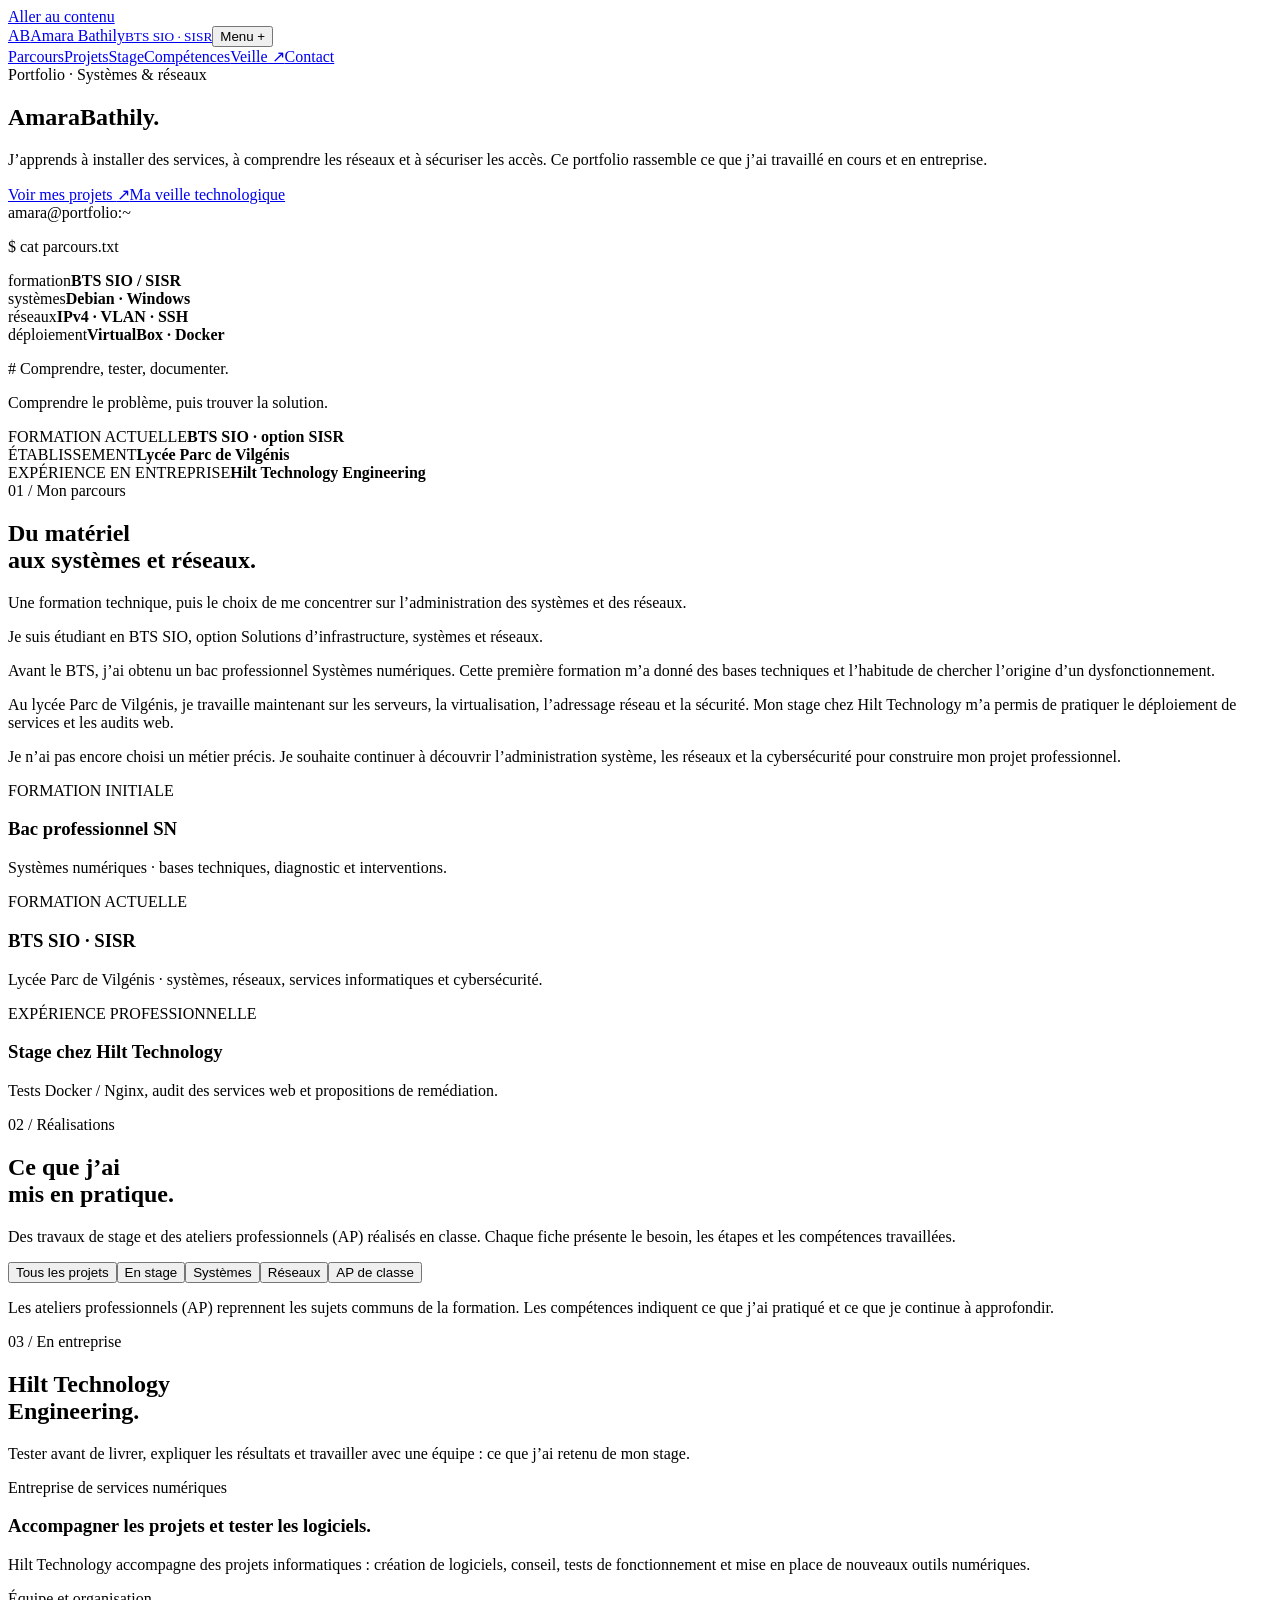
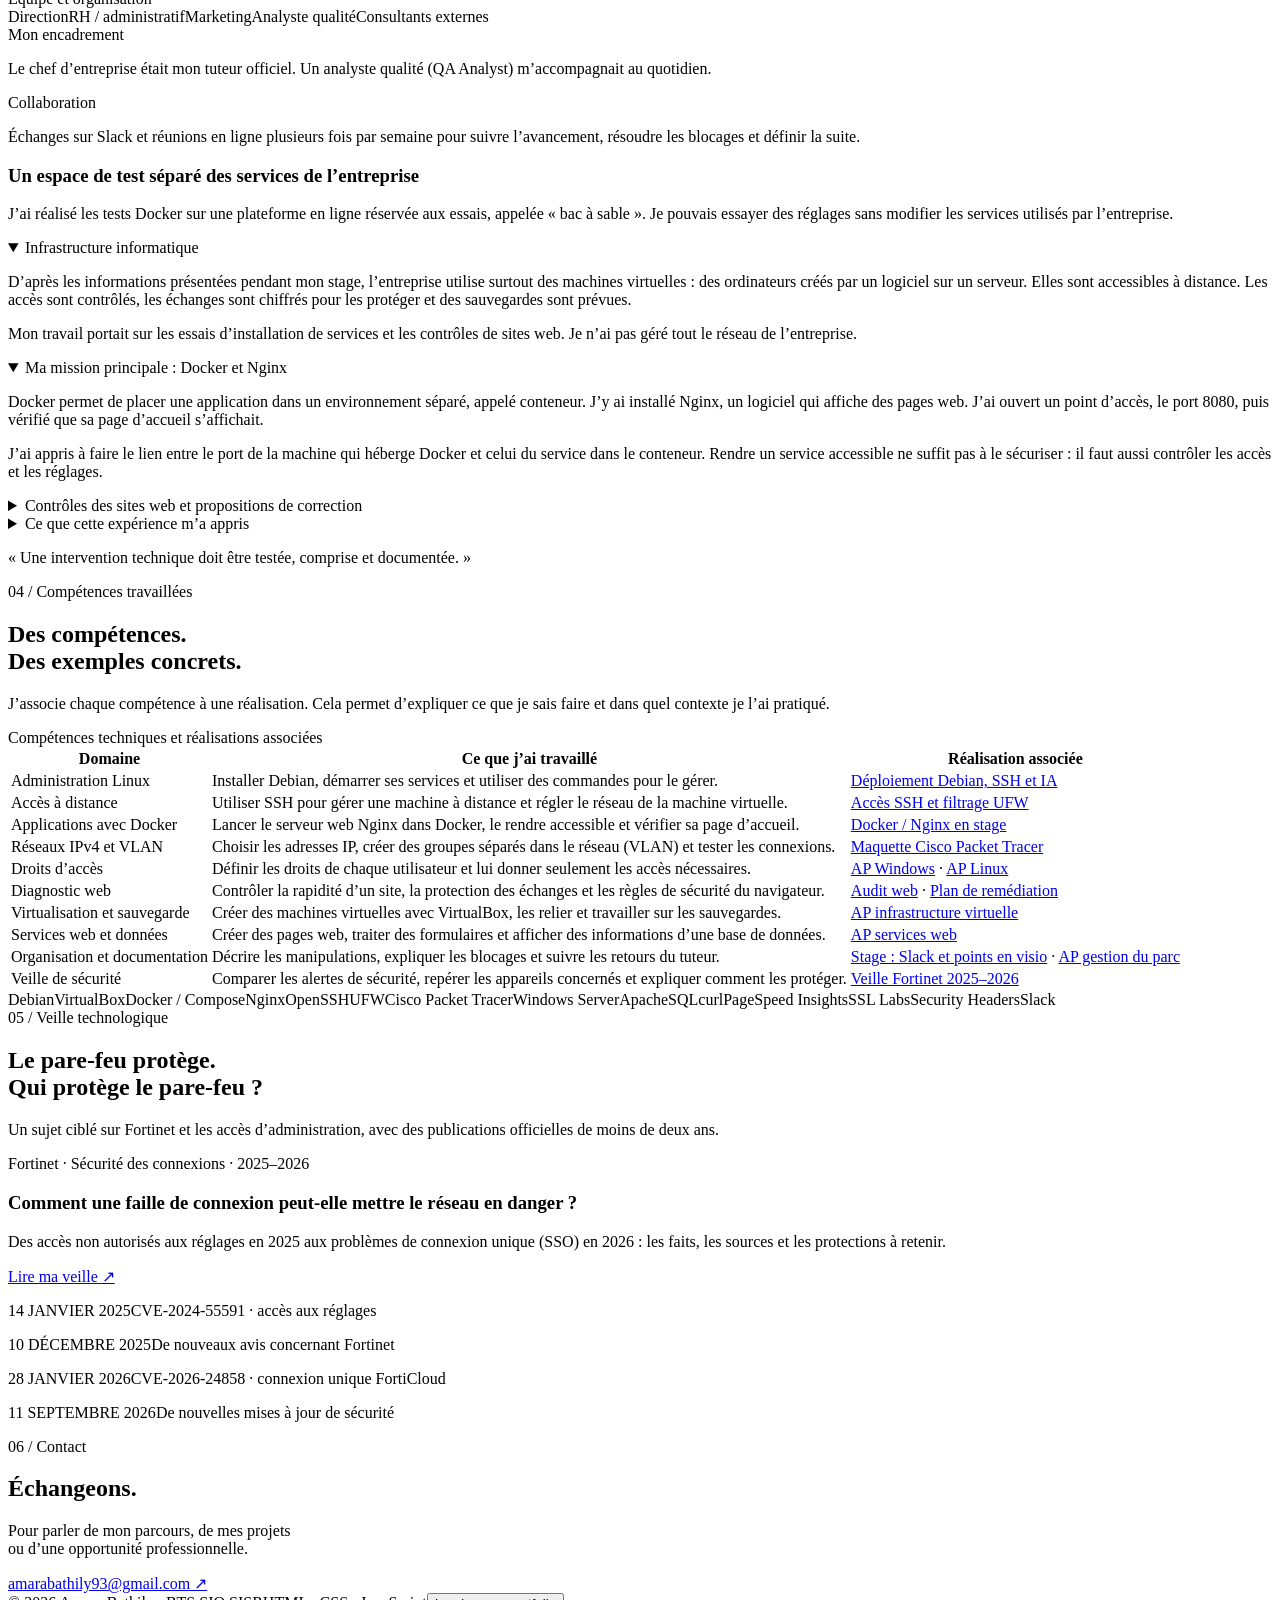
==== index.html @ 36dfb506 "Add files via upload" ====
<!doctype html>
<html lang="fr">
<head><meta charset="utf-8"><meta name="viewport" content="width=device-width, initial-scale=1"><meta name="description" content="Portfolio d’Amara Bathily, étudiant en BTS SIO option SISR au lycée Parc de Vilgénis. Projets systèmes et réseaux, stage chez Hilt Technology et veille Fortinet."><title>Amara Bathily — Portfolio BTS SIO SISR</title><link rel="icon" href="assets/favicon.svg" type="image/svg+xml"><link rel="stylesheet" href="assets/style.css"><script src="assets/app.js" defer></script></head>
<body><a class="skip" href="#contenu">Aller au contenu</a>
<header class="header"><div class="wrap nav"><a class="brand" href="index.html" aria-label="Amara Bathily, accueil"><span class="monogram">AB</span><span>Amara Bathily<small>BTS SIO · SISR</small></span></a><button class="menu" type="button" aria-expanded="false" aria-controls="navigation">Menu +</button><nav class="links" id="navigation" aria-label="Navigation principale"><a href="#parcours">Parcours</a><a href="#projets">Projets</a><a href="#stage">Stage</a><a href="#competences">Compétences</a><a href="veille.html">Veille ↗</a><a href="#contact">Contact</a></nav></div></header>
<main id="contenu" class="wrap">
<section class="hero" aria-labelledby="titre"><div><span class="eyebrow">Portfolio · Systèmes & réseaux</span><h1 id="titre">Amara<span>Bathily.</span></h1><p class="intro">J’apprends à installer des services, à comprendre les réseaux et à sécuriser les accès. Ce portfolio rassemble ce que j’ai travaillé en cours et en entreprise.</p><div class="actions"><a class="btn" href="#projets">Voir mes projets <span aria-hidden="true">↗</span></a><a class="btn light" href="veille.html">Ma veille technologique</a></div></div><aside class="hero-aside" aria-label="Domaines de travail"><div class="terminal"><div class="term-bar"><i class="dot"></i><i class="dot"></i><i class="dot"></i><span>amara@portfolio:~</span></div><div class="term-body"><p class="cmd">$ cat parcours.txt</p><div class="term-row"><span>formation</span><b>BTS SIO / SISR</b></div><div class="term-row"><span>systèmes</span><b>Debian · Windows</b></div><div class="term-row"><span>réseaux</span><b>IPv4 · VLAN · SSH</b></div><div class="term-row"><span>déploiement</span><b>VirtualBox · Docker</b></div><p class="term-foot"># Comprendre, tester, documenter.</p></div></div><p class="handnote">Comprendre le problème, puis trouver la solution.</p></aside></section>
<div class="meta-strip"><div><span>FORMATION ACTUELLE</span><strong>BTS SIO · option SISR</strong></div><div><span>ÉTABLISSEMENT</span><strong>Lycée Parc de Vilgénis</strong></div><div><span>EXPÉRIENCE EN ENTREPRISE</span><strong>Hilt Technology Engineering</strong></div></div>
<section class="section" id="parcours"><div class="section-head"><div><span class="eyebrow">01 / Mon parcours</span><h2>Du matériel<br>aux systèmes et réseaux.</h2></div><p>Une formation technique, puis le choix de me concentrer sur l’administration des systèmes et des réseaux.</p></div><div class="about"><div><p class="lead">Je suis étudiant en BTS SIO, option Solutions d’infrastructure, systèmes et réseaux.</p><p>Avant le BTS, j’ai obtenu un bac professionnel Systèmes numériques. Cette première formation m’a donné des bases techniques et l’habitude de chercher l’origine d’un dysfonctionnement.</p><p>Au lycée Parc de Vilgénis, je travaille maintenant sur les serveurs, la virtualisation, l’adressage réseau et la sécurité. Mon stage chez Hilt Technology m’a permis de pratiquer le déploiement de services et les audits web.</p><p>Je n’ai pas encore choisi un métier précis. Je souhaite continuer à découvrir l’administration système, les réseaux et la cybersécurité pour construire mon projet professionnel.</p></div><div class="timeline"><article><span>FORMATION INITIALE</span><h3>Bac professionnel SN</h3><p>Systèmes numériques · bases techniques, diagnostic et interventions.</p></article><article><span>FORMATION ACTUELLE</span><h3>BTS SIO · SISR</h3><p>Lycée Parc de Vilgénis · systèmes, réseaux, services informatiques et cybersécurité.</p></article><article><span>EXPÉRIENCE PROFESSIONNELLE</span><h3>Stage chez Hilt Technology</h3><p>Tests Docker / Nginx, audit des services web et propositions de remédiation.</p></article></div></div></section>
<section class="section" id="projets"><div class="section-head"><div><span class="eyebrow">02 / Réalisations</span><h2>Ce que j’ai<br>mis en pratique.</h2></div><p>Des travaux de stage et des ateliers professionnels (AP) réalisés en classe. Chaque fiche présente le besoin, les étapes et les compétences travaillées.</p></div><div class="filters" aria-label="Filtrer les projets"><button class="filter" data-project-filter="all" aria-pressed="true">Tous les projets</button><button class="filter" data-project-filter="stage" aria-pressed="false">En stage</button><button class="filter" data-project-filter="systeme" aria-pressed="false">Systèmes</button><button class="filter" data-project-filter="reseau" aria-pressed="false">Réseaux</button><button class="filter" data-project-filter="ap" aria-pressed="false">AP de classe</button></div><div class="project-grid" id="project-grid"></div><p class="ap-note">Les ateliers professionnels (AP) reprennent les sujets communs de la formation. Les compétences indiquent ce que j’ai pratiqué et ce que je continue à approfondir.</p><noscript><p>Pour consulter les fiches interactives, activez JavaScript. Les compétences, le stage et la veille restent accessibles sur cette page.</p></noscript></section>
<section class="section" id="stage"><div class="section-head"><div><span class="eyebrow">03 / En entreprise</span><h2>Hilt Technology<br>Engineering.</h2></div><p>Tester avant de livrer, expliquer les résultats et travailler avec une équipe : ce que j’ai retenu de mon stage.</p></div><div class="stage-panel"><aside class="stage-info"><span class="eyebrow">Entreprise de services numériques</span><h3>Accompagner les projets et tester les logiciels.</h3><p>Hilt Technology accompagne des projets informatiques : création de logiciels, conseil, tests de fonctionnement et mise en place de nouveaux outils numériques.</p><span class="label">Équipe et organisation</span><div class="org"><span>Direction</span><span>RH / administratif</span><span>Marketing</span><span>Analyste qualité</span><span>Consultants externes</span></div><span class="label">Mon encadrement</span><p>Le chef d’entreprise était mon tuteur officiel. Un analyste qualité (QA Analyst) m’accompagnait au quotidien.</p><span class="label">Collaboration</span><p>Échanges sur Slack et réunions en ligne plusieurs fois par semaine pour suivre l’avancement, résoudre les blocages et définir la suite.</p></aside><div class="stage-story"><h3>Un espace de test séparé des services de l’entreprise</h3><p>J’ai réalisé les tests Docker sur une plateforme en ligne réservée aux essais, appelée « bac à sable ». Je pouvais essayer des réglages sans modifier les services utilisés par l’entreprise.</p><details open><summary>Infrastructure informatique</summary><p>D’après les informations présentées pendant mon stage, l’entreprise utilise surtout des machines virtuelles : des ordinateurs créés par un logiciel sur un serveur. Elles sont accessibles à distance. Les accès sont contrôlés, les échanges sont chiffrés pour les protéger et des sauvegardes sont prévues.</p><p>Mon travail portait sur les essais d’installation de services et les contrôles de sites web. Je n’ai pas géré tout le réseau de l’entreprise.</p></details><details open><summary>Ma mission principale : Docker et Nginx</summary><p>Docker permet de placer une application dans un environnement séparé, appelé conteneur. J’y ai installé Nginx, un logiciel qui affiche des pages web. J’ai ouvert un point d’accès, le port 8080, puis vérifié que sa page d’accueil s’affichait.</p><p>J’ai appris à faire le lien entre le port de la machine qui héberge Docker et celui du service dans le conteneur. Rendre un service accessible ne suffit pas à le sécuriser : il faut aussi contrôler les accès et les réglages.</p></details><details><summary>Contrôles des sites web et propositions de correction</summary><p>J’ai utilisé PageSpeed Insights pour mesurer la rapidité d’un site, SSL Labs pour vérifier la protection des échanges HTTPS, et Security Headers avec curl pour lire les règles de sécurité envoyées au navigateur. Une bonne note sur un point ne garantit pas la sécurité de tout le site.</p><p>J’ai étudié les problèmes détectés et proposé un plan de correction. Ces propositions ne sont pas présentées comme des changements déjà appliqués sur le site de l’entreprise.</p></details><details><summary>Ce que cette expérience m’a appris</summary><p>J’ai progressé dans l’analyse des résultats, la recherche de solutions et la communication. Lors d’un blocage, je devais expliquer clairement ce que j’avais testé pour que mon tuteur puisse m’aider.</p><p>Je remercie la direction, l’analyste qualité, l’équipe et les consultants pour leur accueil et leur accompagnement.</p></details><p class="quote">« Une intervention technique doit être testée, comprise et documentée. »</p></div></div></section>
<section class="section" id="competences"><div class="section-head"><div><span class="eyebrow">04 / Compétences travaillées</span><h2>Des compétences.<br>Des exemples concrets.</h2></div><p>J’associe chaque compétence à une réalisation. Cela permet d’expliquer ce que je sais faire et dans quel contexte je l’ai pratiqué.</p></div><div class="table-wrap"><table class="matrix"><caption class="eyebrow" style="text-align:left">Compétences techniques et réalisations associées</caption><thead><tr><th scope="col">Domaine</th><th scope="col">Ce que j’ai travaillé</th><th scope="col">Réalisation associée</th></tr></thead><tbody><tr><td>Administration Linux</td><td>Installer Debian, démarrer ses services et utiliser des commandes pour le gérer.</td><td><a href="#projets" data-open-project="debian">Déploiement Debian, SSH et IA</a></td></tr><tr><td>Accès à distance</td><td>Utiliser SSH pour gérer une machine à distance et régler le réseau de la machine virtuelle.</td><td><a href="#projets" data-open-project="ssh">Accès SSH et filtrage UFW</a></td></tr><tr><td>Applications avec Docker</td><td>Lancer le serveur web Nginx dans Docker, le rendre accessible et vérifier sa page d’accueil.</td><td><a href="#projets" data-open-project="docker">Docker / Nginx en stage</a></td></tr><tr><td>Réseaux IPv4 et VLAN</td><td>Choisir les adresses IP, créer des groupes séparés dans le réseau (VLAN) et tester les connexions.</td><td><a href="#projets" data-open-project="cisco">Maquette Cisco Packet Tracer</a></td></tr><tr><td>Droits d’accès</td><td>Définir les droits de chaque utilisateur et lui donner seulement les accès nécessaires.</td><td><a href="#projets" data-open-project="windows">AP Windows</a> · <a href="#projets" data-open-project="linux">AP Linux</a></td></tr><tr><td>Diagnostic web</td><td>Contrôler la rapidité d’un site, la protection des échanges et les règles de sécurité du navigateur.</td><td><a href="#projets" data-open-project="audit">Audit web</a> · <a href="#projets" data-open-project="remediation">Plan de remédiation</a></td></tr><tr><td>Virtualisation et sauvegarde</td><td>Créer des machines virtuelles avec VirtualBox, les relier et travailler sur les sauvegardes.</td><td><a href="#projets" data-open-project="infra">AP infrastructure virtuelle</a></td></tr><tr><td>Services web et données</td><td>Créer des pages web, traiter des formulaires et afficher des informations d’une base de données.</td><td><a href="#projets" data-open-project="web">AP services web</a></td></tr><tr><td>Organisation et documentation</td><td>Décrire les manipulations, expliquer les blocages et suivre les retours du tuteur.</td><td><a href="#stage">Stage : Slack et points en visio</a> · <a href="#projets" data-open-project="parc">AP gestion du parc</a></td></tr><tr><td>Veille de sécurité</td><td>Comparer les alertes de sécurité, repérer les appareils concernés et expliquer comment les protéger.</td><td><a href="veille.html">Veille Fortinet 2025–2026</a></td></tr></tbody></table></div><div class="tools" aria-label="Outils utilisés"><span>Debian</span><span>VirtualBox</span><span>Docker / Compose</span><span>Nginx</span><span>OpenSSH</span><span>UFW</span><span>Cisco Packet Tracer</span><span>Windows Server</span><span>Apache</span><span>SQL</span><span>curl</span><span>PageSpeed Insights</span><span>SSL Labs</span><span>Security Headers</span><span>Slack</span></div></section>
<section class="section" id="veille"><div class="section-head"><div><span class="eyebrow">05 / Veille technologique</span><h2>Le pare-feu protège.<br>Qui protège le pare-feu ?</h2></div><p>Un sujet ciblé sur Fortinet et les accès d’administration, avec des publications officielles de moins de deux ans.</p></div><div class="watch-banner"><div><span class="eyebrow">Fortinet · Sécurité des connexions · 2025–2026</span><h3>Comment une faille de connexion peut-elle mettre le réseau en danger ?</h3><p>Des accès non autorisés aux réglages en 2025 aux problèmes de connexion unique (SSO) en 2026 : les faits, les sources et les protections à retenir.</p><a class="btn" href="veille.html" style="margin-top:24px">Lire ma veille <span aria-hidden="true">↗</span></a></div><div class="mini-events"><p><time datetime="2025-01-14">14 JANVIER 2025</time>CVE-2024-55591 · accès aux réglages</p><p><time datetime="2025-12-10">10 DÉCEMBRE 2025</time>De nouveaux avis concernant Fortinet</p><p><time datetime="2026-01-28">28 JANVIER 2026</time>CVE-2026-24858 · connexion unique FortiCloud</p><p><time datetime="2026-09-11">11 SEPTEMBRE 2026</time>De nouvelles mises à jour de sécurité</p></div></div></section>
<section class="section" id="contact"><div class="contact"><div><span class="eyebrow">06 / Contact</span><h2>Échangeons.</h2><p>Pour parler de mon parcours, de mes projets<br>ou d’une opportunité professionnelle.</p></div><a class="email" href="mailto:amarabathily93@gmail.com">amarabathily93@gmail.com ↗</a></div></section>
</main><footer class="wrap footer"><span>© 2026 Amara Bathily · BTS SIO SISR</span><span>HTML · CSS · JavaScript</span><button class="print" type="button">Imprimer ce portfolio</button></footer>
<dialog class="dialog" id="project-dialog" aria-labelledby="dialog-title"><button class="close" type="button" aria-label="Fermer la fiche">×</button><span class="eyebrow" id="dialog-label"></span><h2 id="dialog-title"></h2><div id="dialog-content"></div></dialog></body></html>
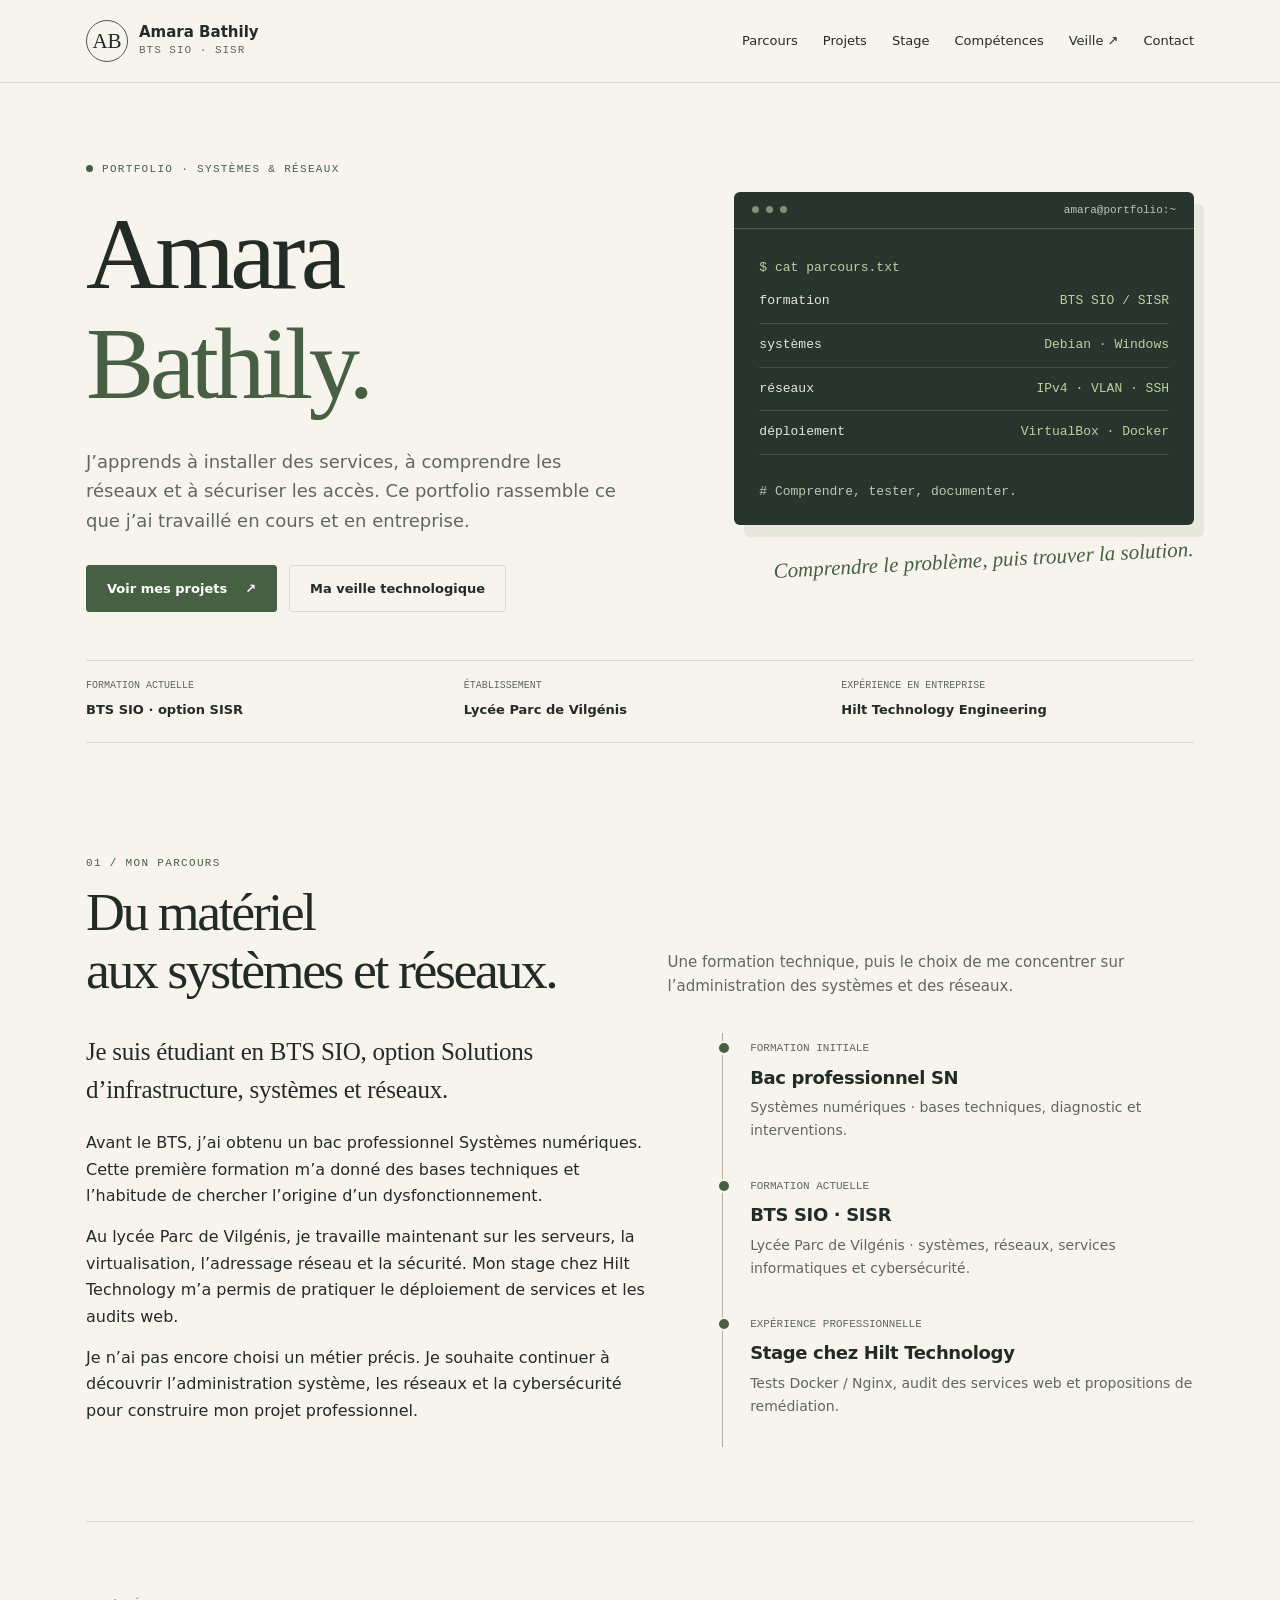
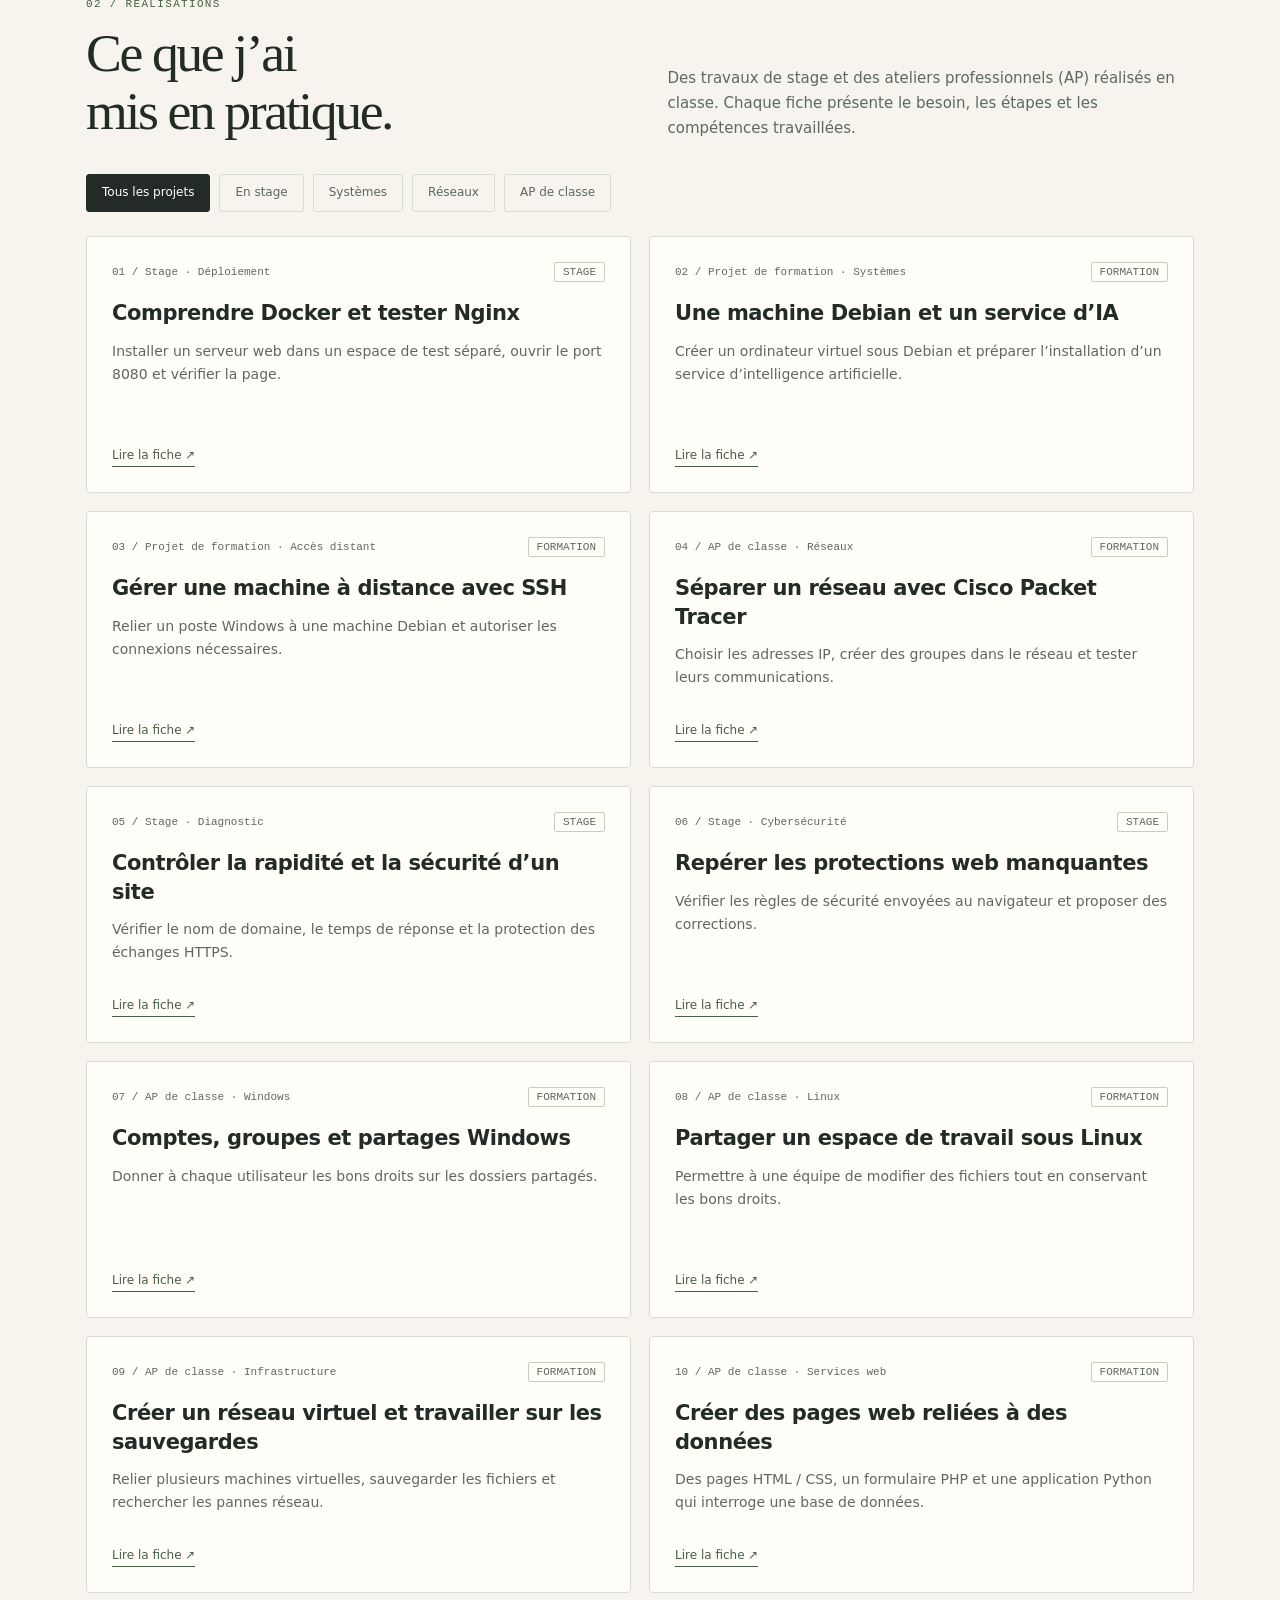
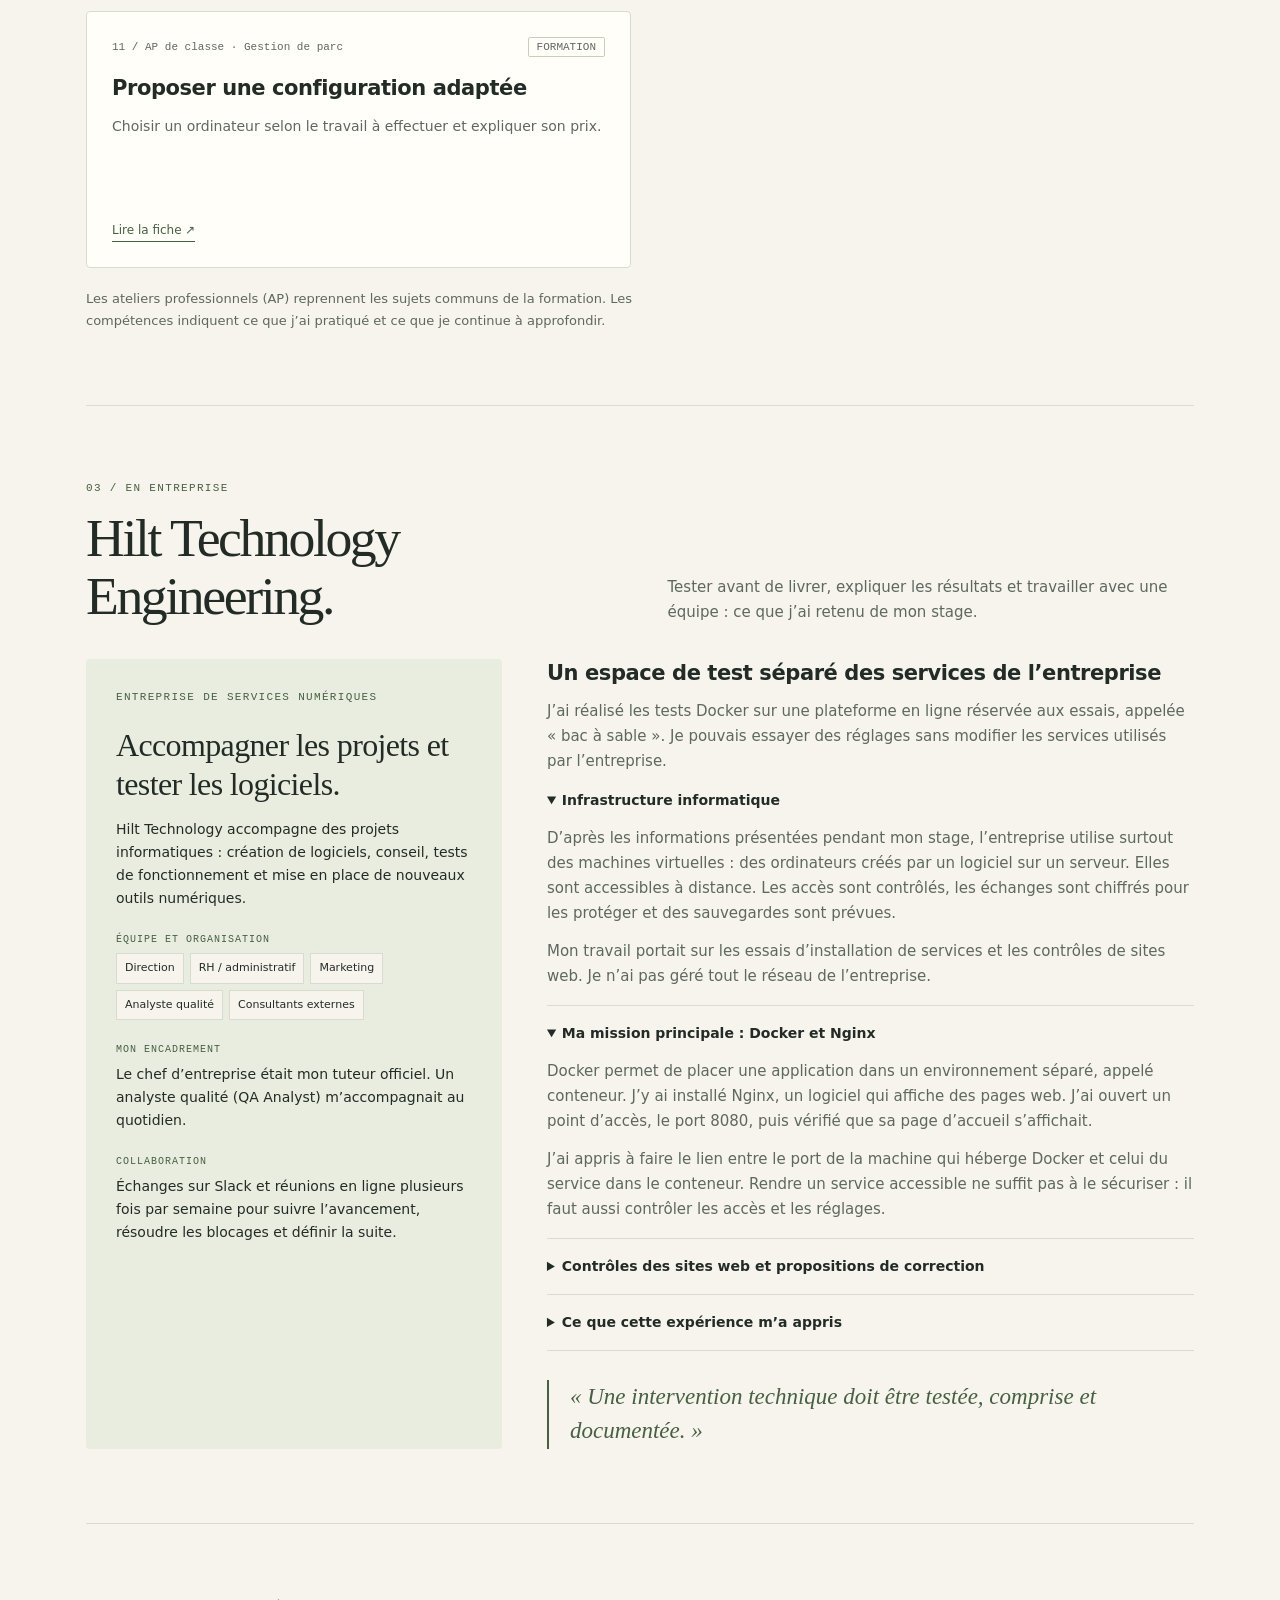
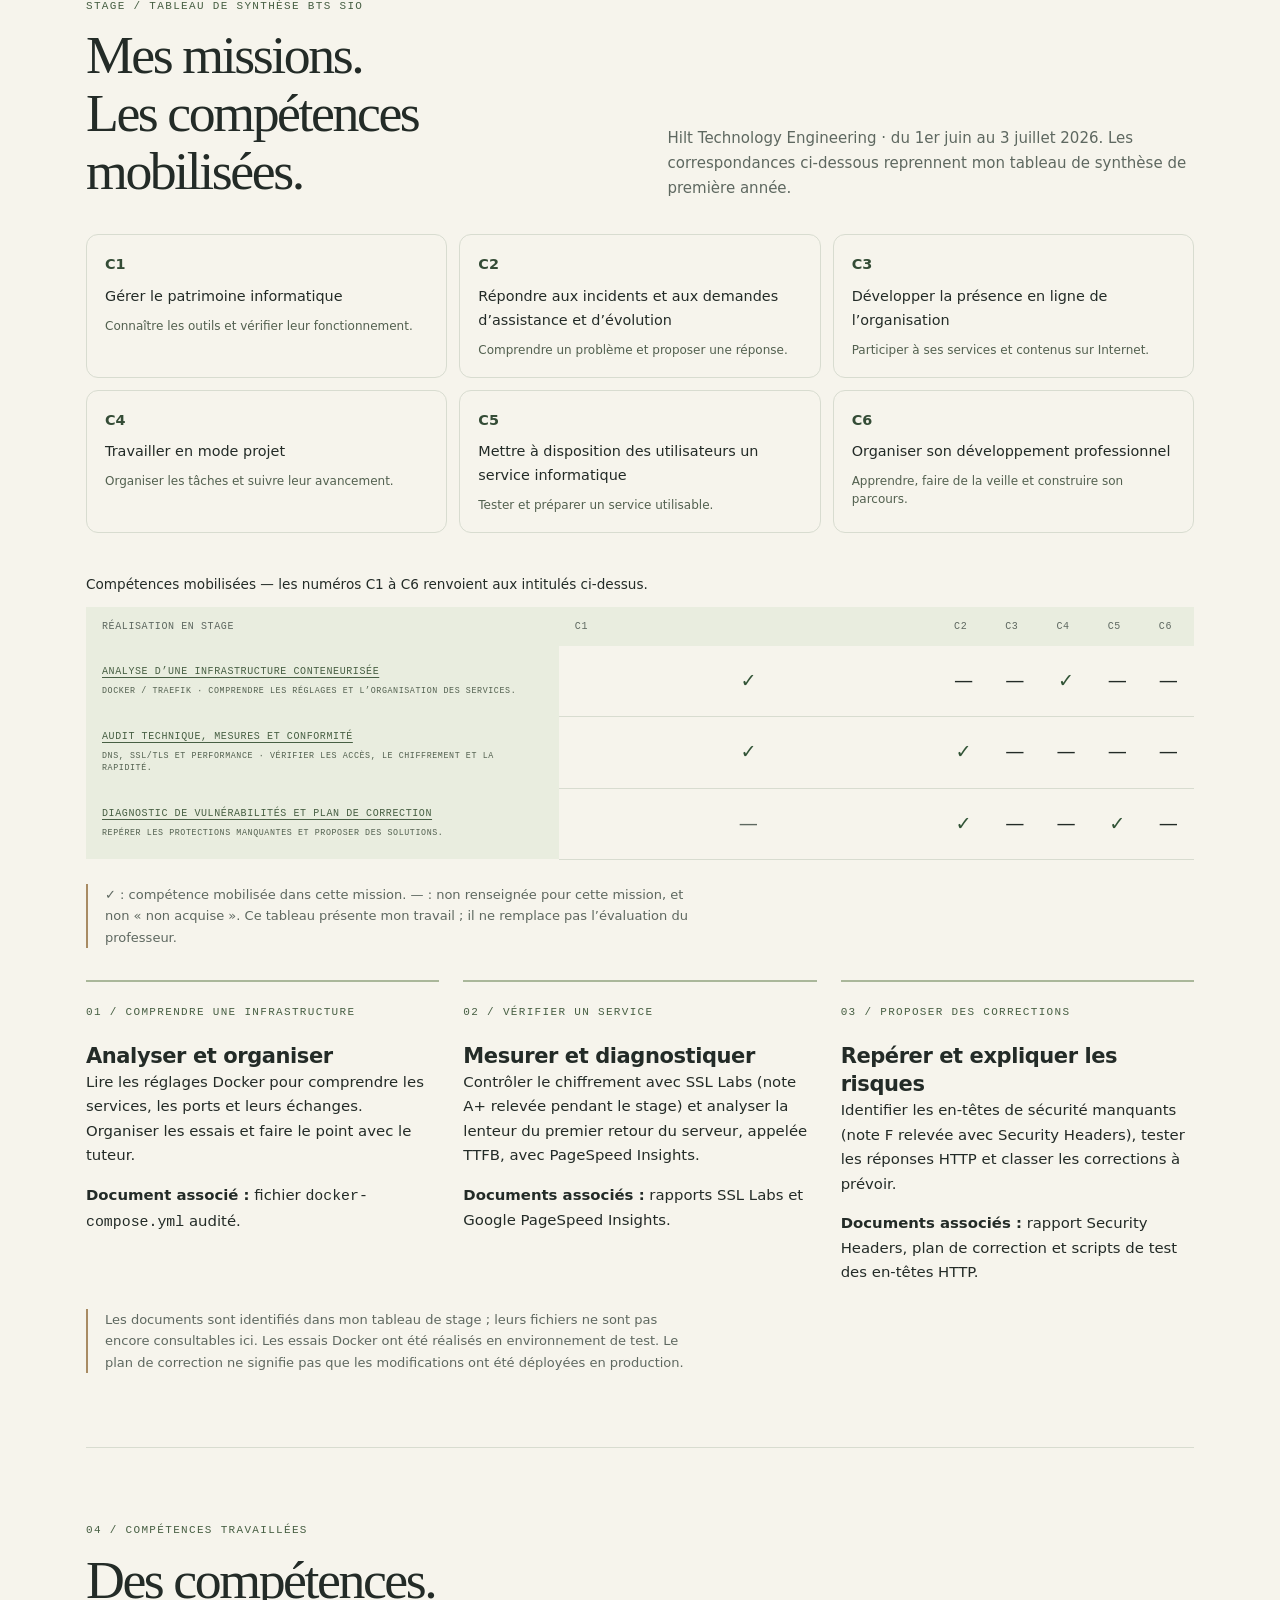
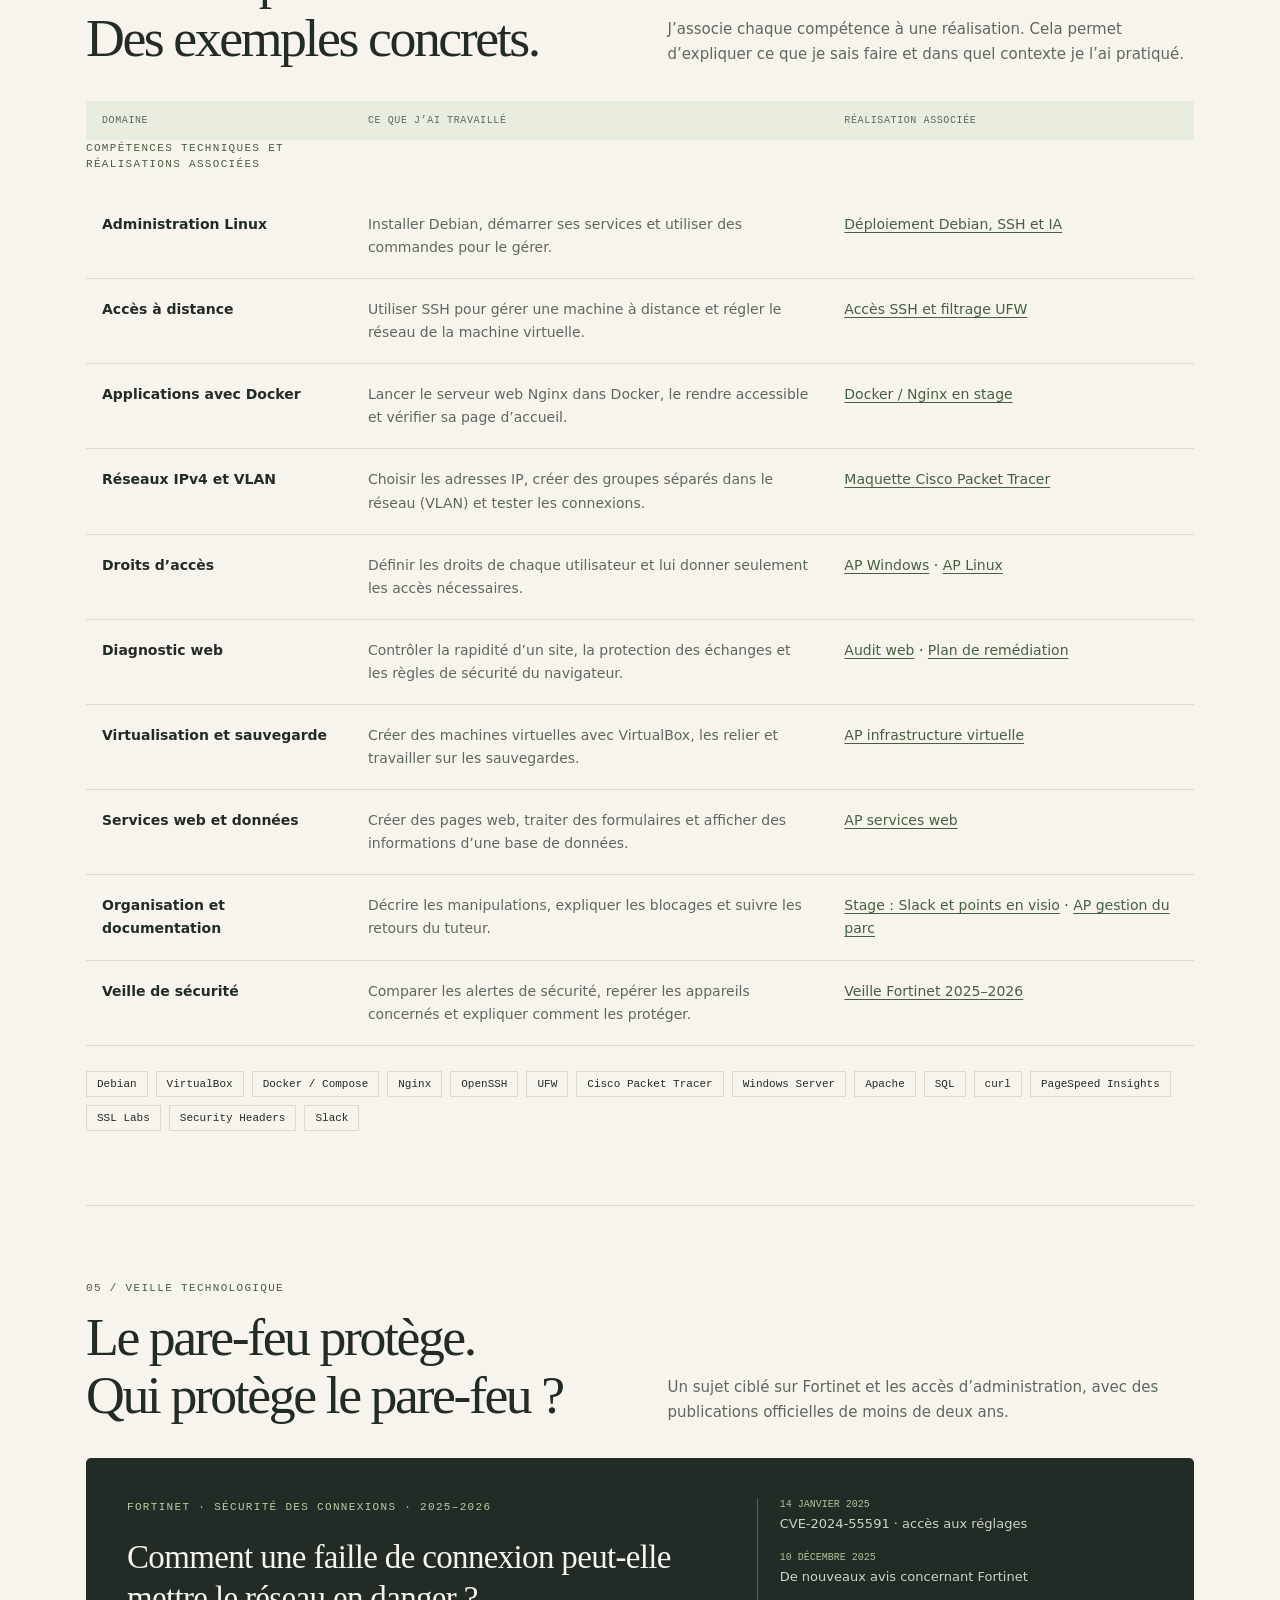
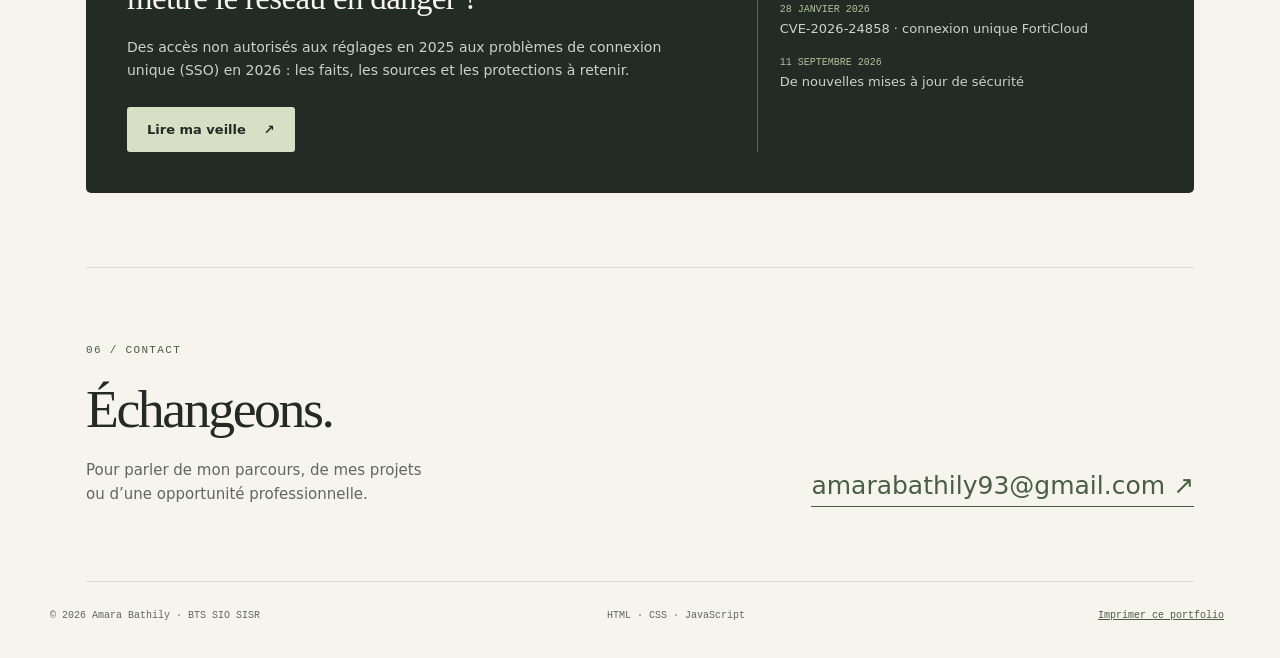
==== commit 0850a3e3: "Add files via upload" ====
--- a/index.html
+++ b/index.html
@@ -9,7 +9,19 @@
 <section class="section" id="parcours"><div class="section-head"><div><span class="eyebrow">01 / Mon parcours</span><h2>Du matériel<br>aux systèmes et réseaux.</h2></div><p>Une formation technique, puis le choix de me concentrer sur l’administration des systèmes et des réseaux.</p></div><div class="about"><div><p class="lead">Je suis étudiant en BTS SIO, option Solutions d’infrastructure, systèmes et réseaux.</p><p>Avant le BTS, j’ai obtenu un bac professionnel Systèmes numériques. Cette première formation m’a donné des bases techniques et l’habitude de chercher l’origine d’un dysfonctionnement.</p><p>Au lycée Parc de Vilgénis, je travaille maintenant sur les serveurs, la virtualisation, l’adressage réseau et la sécurité. Mon stage chez Hilt Technology m’a permis de pratiquer le déploiement de services et les audits web.</p><p>Je n’ai pas encore choisi un métier précis. Je souhaite continuer à découvrir l’administration système, les réseaux et la cybersécurité pour construire mon projet professionnel.</p></div><div class="timeline"><article><span>FORMATION INITIALE</span><h3>Bac professionnel SN</h3><p>Systèmes numériques · bases techniques, diagnostic et interventions.</p></article><article><span>FORMATION ACTUELLE</span><h3>BTS SIO · SISR</h3><p>Lycée Parc de Vilgénis · systèmes, réseaux, services informatiques et cybersécurité.</p></article><article><span>EXPÉRIENCE PROFESSIONNELLE</span><h3>Stage chez Hilt Technology</h3><p>Tests Docker / Nginx, audit des services web et propositions de remédiation.</p></article></div></div></section>
 <section class="section" id="projets"><div class="section-head"><div><span class="eyebrow">02 / Réalisations</span><h2>Ce que j’ai<br>mis en pratique.</h2></div><p>Des travaux de stage et des ateliers professionnels (AP) réalisés en classe. Chaque fiche présente le besoin, les étapes et les compétences travaillées.</p></div><div class="filters" aria-label="Filtrer les projets"><button class="filter" data-project-filter="all" aria-pressed="true">Tous les projets</button><button class="filter" data-project-filter="stage" aria-pressed="false">En stage</button><button class="filter" data-project-filter="systeme" aria-pressed="false">Systèmes</button><button class="filter" data-project-filter="reseau" aria-pressed="false">Réseaux</button><button class="filter" data-project-filter="ap" aria-pressed="false">AP de classe</button></div><div class="project-grid" id="project-grid"></div><p class="ap-note">Les ateliers professionnels (AP) reprennent les sujets communs de la formation. Les compétences indiquent ce que j’ai pratiqué et ce que je continue à approfondir.</p><noscript><p>Pour consulter les fiches interactives, activez JavaScript. Les compétences, le stage et la veille restent accessibles sur cette page.</p></noscript></section>
 <section class="section" id="stage"><div class="section-head"><div><span class="eyebrow">03 / En entreprise</span><h2>Hilt Technology<br>Engineering.</h2></div><p>Tester avant de livrer, expliquer les résultats et travailler avec une équipe : ce que j’ai retenu de mon stage.</p></div><div class="stage-panel"><aside class="stage-info"><span class="eyebrow">Entreprise de services numériques</span><h3>Accompagner les projets et tester les logiciels.</h3><p>Hilt Technology accompagne des projets informatiques : création de logiciels, conseil, tests de fonctionnement et mise en place de nouveaux outils numériques.</p><span class="label">Équipe et organisation</span><div class="org"><span>Direction</span><span>RH / administratif</span><span>Marketing</span><span>Analyste qualité</span><span>Consultants externes</span></div><span class="label">Mon encadrement</span><p>Le chef d’entreprise était mon tuteur officiel. Un analyste qualité (QA Analyst) m’accompagnait au quotidien.</p><span class="label">Collaboration</span><p>Échanges sur Slack et réunions en ligne plusieurs fois par semaine pour suivre l’avancement, résoudre les blocages et définir la suite.</p></aside><div class="stage-story"><h3>Un espace de test séparé des services de l’entreprise</h3><p>J’ai réalisé les tests Docker sur une plateforme en ligne réservée aux essais, appelée « bac à sable ». Je pouvais essayer des réglages sans modifier les services utilisés par l’entreprise.</p><details open><summary>Infrastructure informatique</summary><p>D’après les informations présentées pendant mon stage, l’entreprise utilise surtout des machines virtuelles : des ordinateurs créés par un logiciel sur un serveur. Elles sont accessibles à distance. Les accès sont contrôlés, les échanges sont chiffrés pour les protéger et des sauvegardes sont prévues.</p><p>Mon travail portait sur les essais d’installation de services et les contrôles de sites web. Je n’ai pas géré tout le réseau de l’entreprise.</p></details><details open><summary>Ma mission principale : Docker et Nginx</summary><p>Docker permet de placer une application dans un environnement séparé, appelé conteneur. J’y ai installé Nginx, un logiciel qui affiche des pages web. J’ai ouvert un point d’accès, le port 8080, puis vérifié que sa page d’accueil s’affichait.</p><p>J’ai appris à faire le lien entre le port de la machine qui héberge Docker et celui du service dans le conteneur. Rendre un service accessible ne suffit pas à le sécuriser : il faut aussi contrôler les accès et les réglages.</p></details><details><summary>Contrôles des sites web et propositions de correction</summary><p>J’ai utilisé PageSpeed Insights pour mesurer la rapidité d’un site, SSL Labs pour vérifier la protection des échanges HTTPS, et Security Headers avec curl pour lire les règles de sécurité envoyées au navigateur. Une bonne note sur un point ne garantit pas la sécurité de tout le site.</p><p>J’ai étudié les problèmes détectés et proposé un plan de correction. Ces propositions ne sont pas présentées comme des changements déjà appliqués sur le site de l’entreprise.</p></details><details><summary>Ce que cette expérience m’a appris</summary><p>J’ai progressé dans l’analyse des résultats, la recherche de solutions et la communication. Lors d’un blocage, je devais expliquer clairement ce que j’avais testé pour que mon tuteur puisse m’aider.</p><p>Je remercie la direction, l’analyste qualité, l’équipe et les consultants pour leur accueil et leur accompagnement.</p></details><p class="quote">« Une intervention technique doit être testée, comprise et documentée. »</p></div></div></section>
-<section class="section" id="competences"><div class="section-head"><div><span class="eyebrow">04 / Compétences travaillées</span><h2>Des compétences.<br>Des exemples concrets.</h2></div><p>J’associe chaque compétence à une réalisation. Cela permet d’expliquer ce que je sais faire et dans quel contexte je l’ai pratiqué.</p></div><div class="table-wrap"><table class="matrix"><caption class="eyebrow" style="text-align:left">Compétences techniques et réalisations associées</caption><thead><tr><th scope="col">Domaine</th><th scope="col">Ce que j’ai travaillé</th><th scope="col">Réalisation associée</th></tr></thead><tbody><tr><td>Administration Linux</td><td>Installer Debian, démarrer ses services et utiliser des commandes pour le gérer.</td><td><a href="#projets" data-open-project="debian">Déploiement Debian, SSH et IA</a></td></tr><tr><td>Accès à distance</td><td>Utiliser SSH pour gérer une machine à distance et régler le réseau de la machine virtuelle.</td><td><a href="#projets" data-open-project="ssh">Accès SSH et filtrage UFW</a></td></tr><tr><td>Applications avec Docker</td><td>Lancer le serveur web Nginx dans Docker, le rendre accessible et vérifier sa page d’accueil.</td><td><a href="#projets" data-open-project="docker">Docker / Nginx en stage</a></td></tr><tr><td>Réseaux IPv4 et VLAN</td><td>Choisir les adresses IP, créer des groupes séparés dans le réseau (VLAN) et tester les connexions.</td><td><a href="#projets" data-open-project="cisco">Maquette Cisco Packet Tracer</a></td></tr><tr><td>Droits d’accès</td><td>Définir les droits de chaque utilisateur et lui donner seulement les accès nécessaires.</td><td><a href="#projets" data-open-project="windows">AP Windows</a> · <a href="#projets" data-open-project="linux">AP Linux</a></td></tr><tr><td>Diagnostic web</td><td>Contrôler la rapidité d’un site, la protection des échanges et les règles de sécurité du navigateur.</td><td><a href="#projets" data-open-project="audit">Audit web</a> · <a href="#projets" data-open-project="remediation">Plan de remédiation</a></td></tr><tr><td>Virtualisation et sauvegarde</td><td>Créer des machines virtuelles avec VirtualBox, les relier et travailler sur les sauvegardes.</td><td><a href="#projets" data-open-project="infra">AP infrastructure virtuelle</a></td></tr><tr><td>Services web et données</td><td>Créer des pages web, traiter des formulaires et afficher des informations d’une base de données.</td><td><a href="#projets" data-open-project="web">AP services web</a></td></tr><tr><td>Organisation et documentation</td><td>Décrire les manipulations, expliquer les blocages et suivre les retours du tuteur.</td><td><a href="#stage">Stage : Slack et points en visio</a> · <a href="#projets" data-open-project="parc">AP gestion du parc</a></td></tr><tr><td>Veille de sécurité</td><td>Comparer les alertes de sécurité, repérer les appareils concernés et expliquer comment les protéger.</td><td><a href="veille.html">Veille Fortinet 2025–2026</a></td></tr></tbody></table></div><div class="tools" aria-label="Outils utilisés"><span>Debian</span><span>VirtualBox</span><span>Docker / Compose</span><span>Nginx</span><span>OpenSSH</span><span>UFW</span><span>Cisco Packet Tracer</span><span>Windows Server</span><span>Apache</span><span>SQL</span><span>curl</span><span>PageSpeed Insights</span><span>SSL Labs</span><span>Security Headers</span><span>Slack</span></div></section>
+<section class="section" id="competences" aria-labelledby="stage-skills-title">
+<div class="section-head"><div><span class="eyebrow">Stage / Tableau de synthèse BTS SIO</span><h2 id="stage-skills-title">Mes missions.<br>Les compétences mobilisées.</h2></div><p>Hilt Technology Engineering · du 1er juin au 3 juillet 2026. Les correspondances ci-dessous reprennent mon tableau de synthèse de première année.</p></div>
+<div class="skill-key"><p><b>C1</b> Gérer le patrimoine informatique <small>Connaître les outils et vérifier leur fonctionnement.</small></p><p><b>C2</b> Répondre aux incidents et aux demandes d’assistance et d’évolution <small>Comprendre un problème et proposer une réponse.</small></p><p><b>C3</b> Développer la présence en ligne de l’organisation <small>Participer à ses services et contenus sur Internet.</small></p><p><b>C4</b> Travailler en mode projet <small>Organiser les tâches et suivre leur avancement.</small></p><p><b>C5</b> Mettre à disposition des utilisateurs un service informatique <small>Tester et préparer un service utilisable.</small></p><p><b>C6</b> Organiser son développement professionnel <small>Apprendre, faire de la veille et construire son parcours.</small></p></div>
+<div class="table-wrap" tabindex="0" role="region" aria-label="Tableau des compétences de stage, défilement horizontal possible"><table class="matrix stage-matrix"><caption>Compétences mobilisées — les numéros C1 à C6 renvoient aux intitulés ci-dessus.</caption><thead><tr><th scope="col">Réalisation en stage</th><th scope="col">C1</th><th scope="col">C2</th><th scope="col">C3</th><th scope="col">C4</th><th scope="col">C5</th><th scope="col">C6</th></tr></thead><tbody>
+<tr><th scope="row"><a href="#projets" data-open-project="docker">Analyse d’une infrastructure conteneurisée</a><small>Docker / Traefik · comprendre les réglages et l’organisation des services.</small></th><td><span aria-label="Mobilisée">✓</span></td><td>—</td><td>—</td><td><span aria-label="Mobilisée">✓</span></td><td>—</td><td>—</td></tr>
+<tr><th scope="row"><a href="#projets" data-open-project="audit">Audit technique, mesures et conformité</a><small>DNS, SSL/TLS et performance · vérifier les accès, le chiffrement et la rapidité.</small></th><td><span aria-label="Mobilisée">✓</span></td><td><span aria-label="Mobilisée">✓</span></td><td>—</td><td>—</td><td>—</td><td>—</td></tr>
+<tr><th scope="row"><a href="#projets" data-open-project="remediation">Diagnostic de vulnérabilités et plan de correction</a><small>Repérer les protections manquantes et proposer des solutions.</small></th><td>—</td><td><span aria-label="Mobilisée">✓</span></td><td>—</td><td>—</td><td><span aria-label="Mobilisée">✓</span></td><td>—</td></tr>
+</tbody></table></div>
+<p class="note">✓ : compétence mobilisée dans cette mission. — : non renseignée pour cette mission, et non « non acquise ». Ce tableau présente mon travail ; il ne remplace pas l’évaluation du professeur.</p>
+<div class="stage-evidence"><article><span class="eyebrow">01 / Comprendre une infrastructure</span><h3>Analyser et organiser</h3><p>Lire les réglages Docker pour comprendre les services, les ports et leurs échanges. Organiser les essais et faire le point avec le tuteur.</p><p><b>Document associé :</b> fichier <code>docker-compose.yml</code> audité.</p></article><article><span class="eyebrow">02 / Vérifier un service</span><h3>Mesurer et diagnostiquer</h3><p>Contrôler le chiffrement avec SSL Labs (note A+ relevée pendant le stage) et analyser la lenteur du premier retour du serveur, appelée TTFB, avec PageSpeed Insights.</p><p><b>Documents associés :</b> rapports SSL Labs et Google PageSpeed Insights.</p></article><article><span class="eyebrow">03 / Proposer des corrections</span><h3>Repérer et expliquer les risques</h3><p>Identifier les en-têtes de sécurité manquants (note F relevée avec Security Headers), tester les réponses HTTP et classer les corrections à prévoir.</p><p><b>Documents associés :</b> rapport Security Headers, plan de correction et scripts de test des en-têtes HTTP.</p></article></div>
+<p class="note">Les documents sont identifiés dans mon tableau de stage ; leurs fichiers ne sont pas encore consultables ici. Les essais Docker ont été réalisés en environnement de test. Le plan de correction ne signifie pas que les modifications ont été déployées en production.</p>
+</section>
+<section class="section" id="competences-tech"><div class="section-head"><div><span class="eyebrow">04 / Compétences travaillées</span><h2>Des compétences.<br>Des exemples concrets.</h2></div><p>J’associe chaque compétence à une réalisation. Cela permet d’expliquer ce que je sais faire et dans quel contexte je l’ai pratiqué.</p></div><div class="table-wrap"><table class="matrix"><caption class="eyebrow" style="text-align:left">Compétences techniques et réalisations associées</caption><thead><tr><th scope="col">Domaine</th><th scope="col">Ce que j’ai travaillé</th><th scope="col">Réalisation associée</th></tr></thead><tbody><tr><td>Administration Linux</td><td>Installer Debian, démarrer ses services et utiliser des commandes pour le gérer.</td><td><a href="#projets" data-open-project="debian">Déploiement Debian, SSH et IA</a></td></tr><tr><td>Accès à distance</td><td>Utiliser SSH pour gérer une machine à distance et régler le réseau de la machine virtuelle.</td><td><a href="#projets" data-open-project="ssh">Accès SSH et filtrage UFW</a></td></tr><tr><td>Applications avec Docker</td><td>Lancer le serveur web Nginx dans Docker, le rendre accessible et vérifier sa page d’accueil.</td><td><a href="#projets" data-open-project="docker">Docker / Nginx en stage</a></td></tr><tr><td>Réseaux IPv4 et VLAN</td><td>Choisir les adresses IP, créer des groupes séparés dans le réseau (VLAN) et tester les connexions.</td><td><a href="#projets" data-open-project="cisco">Maquette Cisco Packet Tracer</a></td></tr><tr><td>Droits d’accès</td><td>Définir les droits de chaque utilisateur et lui donner seulement les accès nécessaires.</td><td><a href="#projets" data-open-project="windows">AP Windows</a> · <a href="#projets" data-open-project="linux">AP Linux</a></td></tr><tr><td>Diagnostic web</td><td>Contrôler la rapidité d’un site, la protection des échanges et les règles de sécurité du navigateur.</td><td><a href="#projets" data-open-project="audit">Audit web</a> · <a href="#projets" data-open-project="remediation">Plan de remédiation</a></td></tr><tr><td>Virtualisation et sauvegarde</td><td>Créer des machines virtuelles avec VirtualBox, les relier et travailler sur les sauvegardes.</td><td><a href="#projets" data-open-project="infra">AP infrastructure virtuelle</a></td></tr><tr><td>Services web et données</td><td>Créer des pages web, traiter des formulaires et afficher des informations d’une base de données.</td><td><a href="#projets" data-open-project="web">AP services web</a></td></tr><tr><td>Organisation et documentation</td><td>Décrire les manipulations, expliquer les blocages et suivre les retours du tuteur.</td><td><a href="#stage">Stage : Slack et points en visio</a> · <a href="#projets" data-open-project="parc">AP gestion du parc</a></td></tr><tr><td>Veille de sécurité</td><td>Comparer les alertes de sécurité, repérer les appareils concernés et expliquer comment les protéger.</td><td><a href="veille.html">Veille Fortinet 2025–2026</a></td></tr></tbody></table></div><div class="tools" aria-label="Outils utilisés"><span>Debian</span><span>VirtualBox</span><span>Docker / Compose</span><span>Nginx</span><span>OpenSSH</span><span>UFW</span><span>Cisco Packet Tracer</span><span>Windows Server</span><span>Apache</span><span>SQL</span><span>curl</span><span>PageSpeed Insights</span><span>SSL Labs</span><span>Security Headers</span><span>Slack</span></div></section>
 <section class="section" id="veille"><div class="section-head"><div><span class="eyebrow">05 / Veille technologique</span><h2>Le pare-feu protège.<br>Qui protège le pare-feu ?</h2></div><p>Un sujet ciblé sur Fortinet et les accès d’administration, avec des publications officielles de moins de deux ans.</p></div><div class="watch-banner"><div><span class="eyebrow">Fortinet · Sécurité des connexions · 2025–2026</span><h3>Comment une faille de connexion peut-elle mettre le réseau en danger ?</h3><p>Des accès non autorisés aux réglages en 2025 aux problèmes de connexion unique (SSO) en 2026 : les faits, les sources et les protections à retenir.</p><a class="btn" href="veille.html" style="margin-top:24px">Lire ma veille <span aria-hidden="true">↗</span></a></div><div class="mini-events"><p><time datetime="2025-01-14">14 JANVIER 2025</time>CVE-2024-55591 · accès aux réglages</p><p><time datetime="2025-12-10">10 DÉCEMBRE 2025</time>De nouveaux avis concernant Fortinet</p><p><time datetime="2026-01-28">28 JANVIER 2026</time>CVE-2026-24858 · connexion unique FortiCloud</p><p><time datetime="2026-09-11">11 SEPTEMBRE 2026</time>De nouvelles mises à jour de sécurité</p></div></div></section>
 <section class="section" id="contact"><div class="contact"><div><span class="eyebrow">06 / Contact</span><h2>Échangeons.</h2><p>Pour parler de mon parcours, de mes projets<br>ou d’une opportunité professionnelle.</p></div><a class="email" href="mailto:amarabathily93@gmail.com">amarabathily93@gmail.com ↗</a></div></section>
 </main><footer class="wrap footer"><span>© 2026 Amara Bathily · BTS SIO SISR</span><span>HTML · CSS · JavaScript</span><button class="print" type="button">Imprimer ce portfolio</button></footer>
--- a/assets/style.css
+++ b/assets/style.css
@@ -0,0 +1,38 @@
+@charset "UTF-8";
+.source-block{display:block;margin-top:17px}.source-actions{display:flex;align-items:center;gap:12px;flex-wrap:wrap}.watch-entry .source-actions .source{margin-top:0}.source-actions .source{font-size:12px;color:var(--olive);text-decoration:underline;text-underline-offset:4px}.copy-source{background:transparent;border:1px solid var(--line);border-radius:3px;padding:7px 10px;font-size:11px;color:var(--olive);min-height:36px}.copy-source:hover{background:var(--wash)}.source-url{display:block;overflow-wrap:anywhere;font:10px/1.6 var(--mono);color:var(--muted);margin-top:9px;user-select:all}.link-help{font-size:12px;color:var(--muted);margin-bottom:18px}.sr-only{position:absolute;width:1px;height:1px;padding:0;margin:-1px;overflow:hidden;clip:rect(0,0,0,0);white-space:nowrap;border:0}@media print{.copy-source,.link-help{display:none}.source-url{font-size:8px}.source-actions a[href^=https]:after{content:none}}
+:root{--paper:#f6f4ec;--ink:#232b27;--muted:#5e6860;--olive:#475f43;--line:#d8dcd0;--wash:#e9eddf;--white:#fffef9;--mono:ui-monospace,SFMono-Regular,Consolas,monospace;--serif:Georgia,'Times New Roman',serif}*{box-sizing:border-box}html{scroll-behavior:smooth;scroll-padding-top:100px}body{margin:0;background:var(--paper);color:var(--ink);font:16px/1.65 system-ui,-apple-system,BlinkMacSystemFont,'Segoe UI',sans-serif}a{color:inherit;text-decoration:none}button,input{font:inherit}button,a{touch-action:manipulation}button{cursor:pointer}a:focus-visible,button:focus-visible,summary:focus-visible{outline:3px solid #b76a37;outline-offset:5px}::selection{background:#d5dfba}h1,h2,h3,p{margin:0}h1,h2{font-family:var(--serif);font-weight:400;line-height:1.08;letter-spacing:-.045em}h1{font-size:clamp(64px,8vw,110px)}h2{font-size:clamp(36px,4.2vw,56px)}h3{font-size:21px;line-height:1.35;letter-spacing:-.02em}p+p{margin-top:15px}p{max-width:74ch}ul,ol{padding-left:21px}li+li{margin-top:8px}.wrap{max-width:1180px;margin:auto;padding:0 36px}.skip{position:fixed;top:-100px;z-index:50;background:white;padding:12px}.skip:focus{top:0}.header{position:sticky;top:0;z-index:20;background:rgba(246,244,236,.97);border-bottom:1px solid var(--line)}.nav{min-height:82px;display:flex;align-items:center;justify-content:space-between;gap:20px}.brand{display:flex;gap:11px;align-items:center;font-weight:650;line-height:1.2;font-size:15px}.brand small{display:block;color:var(--muted);font:11px/1.7 var(--mono);letter-spacing:.09em}.monogram{width:42px;height:42px;display:grid;place-items:center;border:1px solid var(--olive);border-radius:50%;font:21px var(--serif)}.links{display:flex;align-items:center;gap:25px;font-size:13px}.links a:hover,.links a[aria-current]{color:var(--olive);text-decoration:underline;text-underline-offset:7px}.menu{display:none;border:1px solid var(--line);background:transparent;padding:8px 12px;border-radius:3px}.eyebrow{font:11px/1.5 var(--mono);text-transform:uppercase;letter-spacing:.12em;color:var(--olive);display:block;margin-bottom:21px}.hero{padding:78px 0 48px;display:grid;grid-template-columns:1.28fr 1fr;gap:60px;align-items:center}.hero h1 span{display:block;color:var(--olive)}.intro{font-size:18px;color:var(--muted);margin-top:27px;max-width:48ch}.hero .eyebrow:before{content:'';display:inline-block;width:7px;height:7px;background:var(--olive);border-radius:50%;margin-right:9px}.actions{display:flex;flex-wrap:wrap;gap:12px;margin-top:29px}.btn{display:inline-flex;align-items:center;justify-content:center;gap:18px;padding:12px 20px;border:1px solid var(--olive);background:var(--olive);color:white;border-radius:3px;font-size:13px;font-weight:550;transition:background .15s}.btn:hover{background:#32472f}.btn.light{background:transparent;color:var(--ink);border-color:var(--line)}.btn.light:hover{background:var(--wash)}.hero-aside{position:relative;padding-top:16px}.terminal{background:#27352e;color:#e2e8d8;border-radius:6px;box-shadow:10px 12px 0 #e5e8db;overflow:hidden}.term-bar{padding:12px 18px;border-bottom:1px solid #526054;font:11px var(--mono);display:flex;gap:7px;align-items:center;color:#bdc6b8}.dot{display:inline-block;width:7px;height:7px;border-radius:50%;background:#80907b}.term-bar span:last-child{margin-left:auto}.term-body{padding:27px 25px 20px;font:13px/1.9 var(--mono)}.cmd{color:#b8d19f}.term-row{display:flex;justify-content:space-between;gap:16px;border-bottom:1px solid #415045;padding:9px 0}.term-row b{font-weight:400;color:#b8d19f}.term-foot{margin-top:25px;color:#bac9b3}.handnote{font:italic 21px var(--serif);color:var(--olive);text-align:right;transform:rotate(-3deg);padding:24px 0}.meta-strip{display:grid;grid-template-columns:repeat(3,1fr);border-top:1px solid var(--line);border-bottom:1px solid var(--line);padding:19px 0;margin:0 0 38px;gap:25px}.meta-strip span{font:10px var(--mono);color:var(--muted);display:block;margin-bottom:5px}.meta-strip strong{font-size:13px;font-weight:550}.section{padding:74px 0;border-bottom:1px solid var(--line)}.section-head{display:grid;grid-template-columns:1fr 1fr;gap:55px;align-items:end;margin-bottom:34px}.section-head p{color:var(--muted);font-size:15px}.section-head .eyebrow{margin-bottom:12px}.about{display:grid;grid-template-columns:1.2fr 1fr;gap:70px}.about .lead{font:25px/1.5 var(--serif);letter-spacing:-.01em;margin-bottom:22px}.timeline{border-left:1px solid #a9b79d;padding-left:27px}.timeline article{position:relative;margin-bottom:29px}.timeline article:before{content:'';position:absolute;left:-33px;top:8px;width:10px;height:10px;background:var(--olive);border-radius:50%;border:2px solid var(--paper)}.timeline span{font:11px var(--mono);color:var(--muted)}.timeline h3{font-size:18px;margin:6px 0}.timeline p{font-size:14px;color:var(--muted)}.filters{display:flex;flex-wrap:wrap;gap:9px;margin-bottom:24px}.filter{font-size:12px;border:1px solid var(--line);background:transparent;border-radius:3px;padding:8px 15px;color:var(--muted)}.filter[aria-pressed=true]{background:var(--ink);color:white;border-color:var(--ink)}.project-grid{display:grid;grid-template-columns:repeat(2,1fr);gap:18px}.project{background:var(--white);border:1px solid var(--line);border-radius:4px;padding:25px;position:relative;display:flex;flex-direction:column;align-items:start;min-height:257px;transition:border-color .15s}.project:hover{border-color:var(--olive)}.project-top{display:flex;align-items:center;justify-content:space-between;width:100%;gap:12px;margin-bottom:17px}.project-top span{font:11px var(--mono);color:var(--muted)}.pill{font:10px var(--mono);border:1px solid #c7cfba;color:var(--olive);padding:3px 8px;border-radius:2px}.project h3{max-width:34ch;margin-bottom:12px}.project p{font-size:14px;color:var(--muted);margin-bottom:19px}.project button{margin-top:auto;background:none;border:0;padding:0;border-bottom:1px solid var(--olive);color:var(--olive);font-size:12px;text-align:left}.project[hidden],.watch-entry[hidden]{display:none}.ap-note{font-size:13px;color:var(--muted);margin-top:20px}.stage-panel{display:grid;grid-template-columns:.9fr 1.4fr;gap:45px}.stage-info{background:var(--wash);padding:30px;border-radius:4px}.stage-info h3{font:32px/1.2 var(--serif);margin-bottom:15px}.stage-info p{font-size:14px}.label{display:block;font:10px var(--mono);text-transform:uppercase;letter-spacing:.1em;color:var(--olive);margin:24px 0 8px}.org{display:flex;flex-wrap:wrap;gap:6px}.org span{font-size:11px;background:var(--paper);border:1px solid var(--line);padding:5px 8px}.stage-story h3{margin-bottom:12px}.stage-story p{color:var(--muted);font-size:15px}.stage-story details{border-bottom:1px solid var(--line);padding:16px 0}.stage-story summary{cursor:pointer;font-weight:550;font-size:14px;list-style-position:inside}.stage-story details p{margin-top:14px}.stage-story .quote{font:italic 23px/1.5 var(--serif);color:var(--olive);border-left:2px solid var(--olive);padding-left:21px;margin-top:29px}.matrix{width:100%;border-collapse:collapse;font-size:14px}.matrix th{text-align:left;font:10px var(--mono);text-transform:uppercase;letter-spacing:.06em;color:var(--muted);background:var(--wash);padding:14px 16px}.matrix td{padding:19px 16px;border-bottom:1px solid var(--line);vertical-align:top}.matrix td:first-child{width:24%;font-weight:600}.matrix td:nth-child(2){width:43%;color:var(--muted)}.matrix a{display:inline;color:var(--olive);text-decoration:underline;text-underline-offset:3px}.table-wrap{overflow:auto}.tools{display:flex;flex-wrap:wrap;gap:8px;margin-top:25px}.tools span{font:11px var(--mono);border:1px solid var(--line);padding:6px 10px}.watch-banner{display:grid;grid-template-columns:1.45fr 1fr;gap:55px;background:var(--ink);color:var(--paper);border-radius:5px;padding:41px}.watch-banner .eyebrow{color:#bbcda5}.watch-banner h3{font:33px/1.25 var(--serif)}.watch-banner p{font-size:14px;color:#cbd3c6;margin-top:17px}.watch-banner .btn{background:#d7e0c5;border:0;color:var(--ink)}.mini-events{border-left:1px solid #596351;padding-left:22px;font-size:12px}.mini-events p{margin:0 0 17px;font-size:13px}.mini-events time{display:block;color:#aec297;font:10px var(--mono);margin-bottom:3px}.contact{display:flex;justify-content:space-between;align-items:end;gap:30px}.contact p{margin-top:20px;color:var(--muted);font-size:15px}.email{font-size:clamp(16px,2.4vw,25px);color:var(--olive);border-bottom:1px solid var(--olive);overflow-wrap:anywhere}.footer{display:flex;justify-content:space-between;gap:20px;font:10px/1.7 var(--mono);color:var(--muted);padding:25px 0 32px}.print{border:0;background:none;font:10px var(--mono);color:var(--olive);text-decoration:underline}.dialog{border:1px solid var(--line);border-radius:6px;width:min(760px,calc(100% - 30px));max-height:88vh;padding:37px;background:var(--paper);color:var(--ink)}.dialog::backdrop{background:rgba(20,30,24,.6)}.close{float:right;border:1px solid var(--line);background:transparent;width:34px;height:34px;border-radius:50%;font-size:20px;line-height:1}.dialog h2{font-size:35px;margin-bottom:20px;padding-right:30px}.dialog h3{font-size:16px;margin:24px 0 10px}.dialog p,.dialog li{font-size:14px;color:var(--muted)}.dialog .tools{margin-top:10px}.dialog .skill-link{margin-top:24px;display:block;font-size:13px;color:var(--olive);text-decoration:underline}.watch-hero{max-width:920px;padding:70px 0 40px}.watch-hero h1{font-size:clamp(44px,6vw,78px)}.watch-hero p{margin-top:24px;color:var(--muted);font-size:17px}.watch-layout{display:grid;grid-template-columns:235px 1fr;gap:65px;align-items:start}.watch-side{position:sticky;top:110px;font-size:13px}.watch-side h3{font-size:15px;margin-bottom:12px}.watch-side p{color:var(--muted);font-size:12px}.watch-side a{display:block;border-bottom:1px solid var(--line);padding:11px 0;color:var(--olive)}.watch-entry{position:relative;border-top:1px solid var(--line);padding:29px 0}.watch-entry h3{font:29px/1.3 var(--serif);margin:10px 0 18px}.watch-entry time{font:11px var(--mono);color:var(--olive)}.watch-entry p,.watch-entry li{font-size:14px;color:var(--muted)}.watch-entry .source{display:inline-block;margin-top:16px;font-size:12px;color:var(--olive);border-bottom:1px solid var(--olive)}.analysis{background:var(--wash);border-left:2px solid var(--olive);padding:15px 18px;margin-top:18px}.analysis b{font-size:12px;color:var(--olive);display:block;margin-bottom:5px}.analysis p{font-size:13px}.method-grid{display:grid;grid-template-columns:repeat(3,1fr);gap:30px;margin-top:28px}.method-grid h3{font-size:17px}.method-grid p{font-size:14px;color:var(--muted);margin-top:10px}.note{border-left:2px solid #a88b63;padding-left:17px;font-size:13px;color:var(--muted);margin-top:24px}.glossary{display:grid;grid-template-columns:repeat(2,1fr);gap:23px;margin-top:27px}.glossary dt{font-size:14px;font-weight:600}.glossary dd{font-size:13px;color:var(--muted);margin:7px 0 0}.back{font:12px var(--mono);color:var(--olive);display:inline-block;margin-top:32px}.reading{font-size:12px;color:var(--muted);margin-top:15px}.svg-network{width:100%;height:auto;background:var(--wash);padding:15px;margin:24px 0;border-radius:3px}.svg-network text{font:12px system-ui;fill:var(--ink)}.svg-network rect{fill:var(--paper);stroke:#8b9b7b}.svg-network path{stroke:var(--olive);stroke-width:1.5;fill:none}.svg-network .edge{font:10px var(--mono);fill:var(--muted)}
+@media(min-width:1400px){.hero{padding-top:105px;padding-bottom:60px}}@media(max-width:900px){.links{gap:15px;font-size:12px}.hero{gap:35px}.hero h1{font-size:75px}.watch-layout{gap:30px;grid-template-columns:180px 1fr}.stage-panel{gap:27px}.watch-banner{gap:30px}}@media(max-width:720px){.wrap{padding:0 22px}.nav{min-height:72px}.menu{display:block}.links{display:none;position:absolute;top:71px;left:0;right:0;background:var(--paper);padding:18px 22px;border-bottom:1px solid var(--line);flex-wrap:wrap;gap:17px}.links.open{display:flex}.hero{grid-template-columns:1fr;padding-top:45px;gap:20px}.hero h1{font-size:76px}.hero-aside{max-width:460px}.intro{font-size:16px}.meta-strip{grid-template-columns:1fr;gap:16px}.section{padding:49px 0}.section-head,.about,.stage-panel,.watch-banner{grid-template-columns:1fr;gap:23px}.section-head{margin-bottom:26px}.project-grid{grid-template-columns:1fr}.project{min-height:230px}.matrix{min-width:600px}.contact{display:block}.email{display:inline-block;margin-top:24px}.footer{flex-wrap:wrap}.watch-hero{padding-top:45px}.watch-layout{grid-template-columns:1fr;gap:25px}.watch-side{position:static;display:grid;grid-template-columns:1fr 1fr;gap:6px 18px}.watch-side h3,.watch-side p{grid-column:1/-1}.method-grid,.glossary{grid-template-columns:1fr;gap:21px}.watch-entry h3{font-size:25px}.dialog{padding:24px}.terminal{box-shadow:6px 8px 0 #e5e8db}.handnote{font-size:19px}}
+@media(prefers-reduced-motion:reduce){html{scroll-behavior:auto}*{transition:none!important}}@media print{body{background:white;font-size:11pt}.header,.actions,.filters,.menu,.print,.dialog,.project button,.handnote{display:none!important}.wrap{max-width:100%;padding:0}.hero{padding:15px 0;gap:25px}h1{font-size:45px!important}h2{font-size:28px}.section{padding:24px 0;break-inside:auto}.project,.watch-entry,.stage-info,.matrix tr{break-inside:avoid}.project-grid{grid-template-columns:1fr 1fr}.terminal{box-shadow:none}.watch-banner{background:white;color:black;border:1px solid #aaa}.watch-banner p,.watch-banner .eyebrow{color:black}.section-head{gap:20px}.matrix{font-size:10px;min-width:0}.watch-layout{grid-template-columns:1fr}.watch-side{position:static}.watch-entry[hidden],.project[hidden]{display:block}.footer{padding:15px 0}a[href^=https]:after{content:' (' attr(href) ')';font-size:8px;overflow-wrap:anywhere}.watch-banner .btn{display:none}}
+
+/* Quelques mouvements légers, sans modifier la lecture ni la disposition. */
+@keyframes arrive{from{opacity:0;transform:translateY(14px)}to{opacity:1;transform:translateY(0)}}
+@keyframes dialog-arrive{from{opacity:0;transform:translateY(10px) scale(.985)}to{opacity:1;transform:translateY(0) scale(1)}}
+@keyframes backdrop-arrive{from{opacity:0}to{opacity:1}}
+@keyframes status-pulse{0%,100%{opacity:.55}50%{opacity:1}}
+@media (prefers-reduced-motion:no-preference){
+ .hero>div:first-child,.watch-hero{animation:arrive .65s ease-out both}
+ .hero-aside{animation:arrive .7s .12s ease-out both}
+ .meta-strip{animation:arrive .7s .2s ease-out both}
+ .term-bar .dot:first-child{animation:status-pulse 1.8s ease-in-out 2}
+ .reveal-pending{opacity:0;transform:translateY(16px)}
+ .is-visible{animation:arrive .6s ease-out both}
+ .dialog[open]{animation:dialog-arrive .22s ease-out}
+ .dialog[open]::backdrop{animation:backdrop-arrive .2s ease-out}
+ .project{transition:transform .22s ease,border-color .22s ease,box-shadow .22s ease}
+ .btn,.copy-source{transition:background .18s ease,transform .18s ease,box-shadow .18s ease}
+ .btn span,.project button span{display:inline-block;transition:transform .2s ease}
+ .filter{transition:background .2s ease,color .2s ease,border-color .2s ease}
+ .terminal{transition:transform .3s ease,box-shadow .3s ease}
+ .monogram{transition:transform .3s ease,background .3s ease}
+ .btn:active,.copy-source:active{transform:translateY(1px)}
+ @media(hover:hover){
+  .project:hover{transform:translateY(-4px);box-shadow:0 8px 22px #263c2810}
+  .btn:hover{transform:translateY(-2px);box-shadow:0 4px 10px #263c2812}
+  .btn:hover span,.project button:hover span{transform:translate(2px,-2px)}
+  .hero-aside:hover .terminal{transform:translateY(-3px);box-shadow:12px 15px 0 #e5e8db}
+  .brand:hover .monogram{transform:rotate(-7deg);background:var(--wash)}
+ }
+}
+@media(prefers-reduced-motion:reduce){*,*::before,*::after{animation:none!important;transition:none!important}.reveal-pending{opacity:1;transform:none}}
+@media print{.reveal-pending,.is-visible{opacity:1!important;transform:none!important;animation:none!important}}
+.skill-key{display:grid;grid-template-columns:repeat(3,1fr);gap:12px;margin:28px 0}.skill-key p{padding:18px;border:1px solid var(--line,#d9ddcf);border-radius:12px;margin:0;font-size:.9rem}.skill-key b{color:var(--green,#344c36);display:block;margin-bottom:8px}.skill-key small,.stage-matrix small{display:block;margin-top:8px;font-weight:400;line-height:1.5;color:#52604f}.stage-matrix{min-width:760px}.stage-matrix caption{text-align:left;padding:12px 0;font-size:.85rem}.stage-matrix th:first-child{width:52%;text-align:left}.stage-matrix td{text-align:center;font-size:1.2rem}.stage-matrix td span{color:#315336;font-weight:700}.stage-evidence{display:grid;grid-template-columns:repeat(3,1fr);gap:24px;margin-top:32px}.stage-evidence article{border-top:2px solid #aab79a;padding-top:22px}.stage-evidence h3{margin-top:12px}.stage-evidence p{font-size:.93rem}.feed-status{padding:16px 20px;border-left:3px solid #657b4e;background:var(--wash,#e9ecdf)}.feed-list{display:grid;grid-template-columns:repeat(2,1fr);gap:16px;margin:24px 0;padding:0;list-style:none}.feed-list li{padding:22px;border:1px solid var(--line,#d9ddcf);border-radius:12px}.feed-list time{font-size:.8rem;color:#52604f}.feed-list h3{font-size:1.15rem;margin:12px 0}.feed-list .source-url{font-size:.75rem;overflow-wrap:anywhere}.feed-stale{color:#7d4d10}.feed-state{font-size:.85rem;color:#52604f}@media(max-width:760px){.skill-key,.stage-evidence,.feed-list{grid-template-columns:1fr}.stage-matrix th:first-child{width:auto}}@media print{.skill-key{grid-template-columns:repeat(2,1fr)}.stage-evidence{grid-template-columns:1fr}.stage-matrix{min-width:0;font-size:9pt}.table-wrap{overflow:visible}.feed-list{display:block}.feed-list li{break-inside:avoid}}
